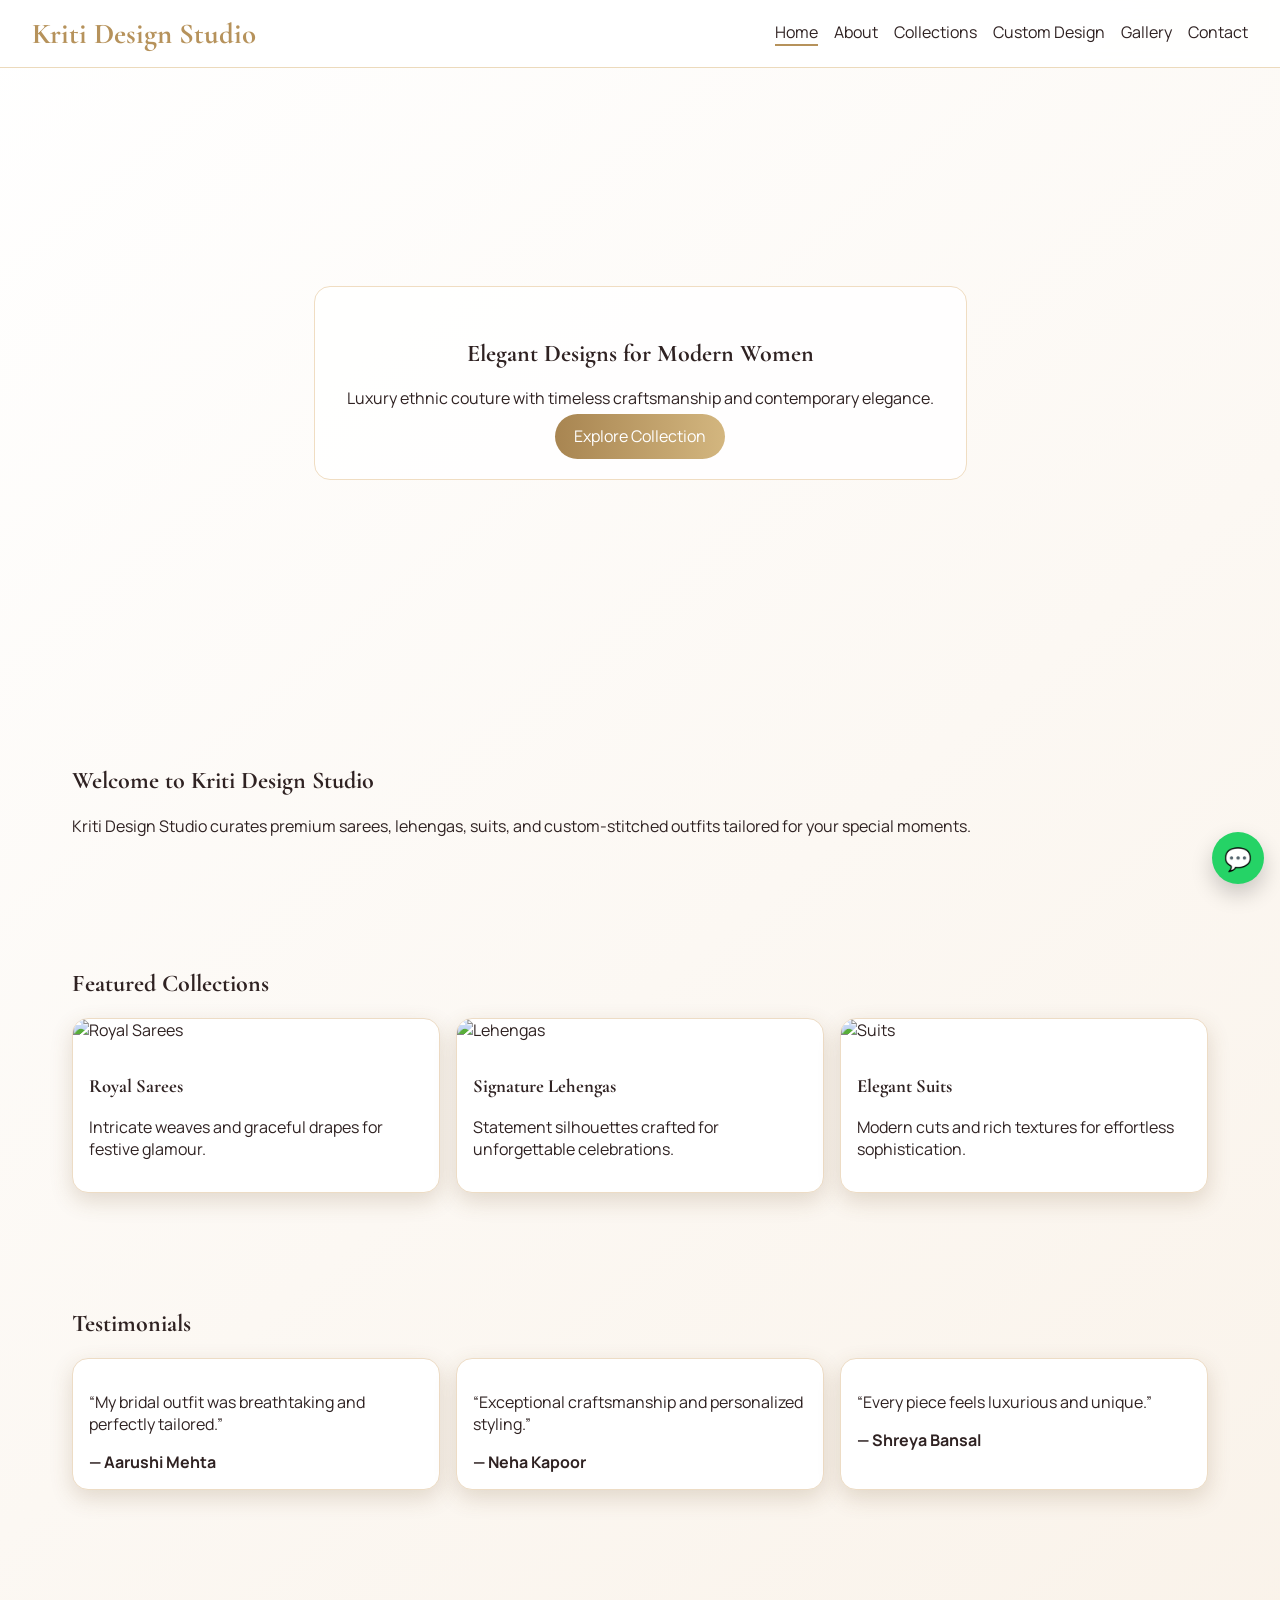
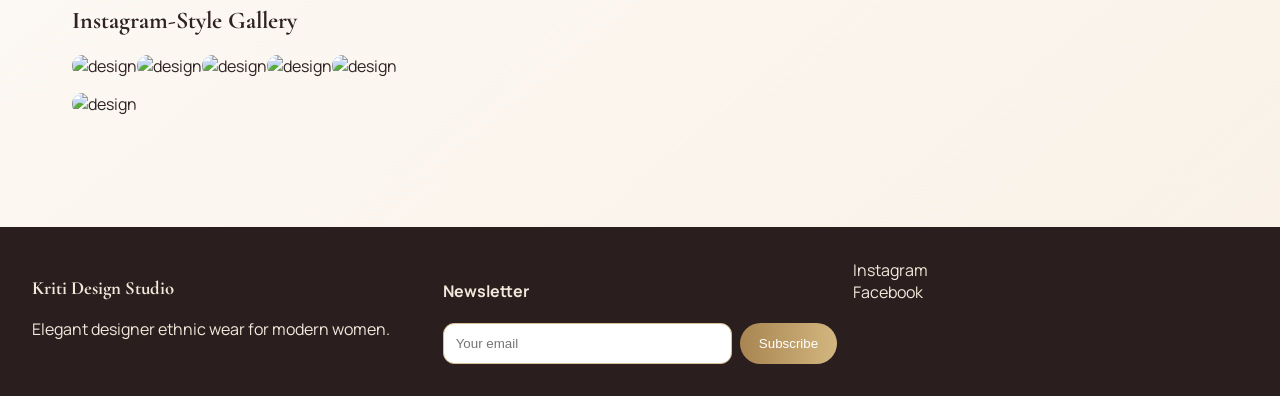
==== index.html @ ad4da433 "Create premium multi-page boutique website for Kriti Design Studio" ====
<!doctype html><html lang="en"><head><meta charset="UTF-8"><meta name="viewport" content="width=device-width, initial-scale=1.0"><meta name="description" content="Kriti Design Studio - Premium designer ethnic wear for women."><title>Kriti Design Studio</title><link rel="stylesheet" href="styles.css"></head><body>
<header class="header"><div class="logo">Kriti Design Studio</div><nav><a class="active" href="index.html">Home</a><a href="about.html">About</a><a href="collections.html">Collections</a><a href="custom-design.html">Custom Design</a><a href="gallery.html">Gallery</a><a href="contact.html">Contact</a></nav></header>
<section class="hero"><div class="overlay"><h1>Elegant Designs for Modern Women</h1><p>Luxury ethnic couture with timeless craftsmanship and contemporary elegance.</p><a class="btn" href="collections.html">Explore Collection</a></div></section>
<section class="section"><h2>Welcome to Kriti Design Studio</h2><p>Kriti Design Studio curates premium sarees, lehengas, suits, and custom-stitched outfits tailored for your special moments.</p></section>
<section class="section"><h2>Featured Collections</h2><div class="grid grid-3"><article class="card"><img src="https://images.unsplash.com/photo-1610030469668-36f27f8e5c9f?auto=format&fit=crop&w=900&q=80" alt="Royal Sarees"><div class="content"><h3>Royal Sarees</h3><p>Intricate weaves and graceful drapes for festive glamour.</p></div></article><article class="card"><img src="https://images.unsplash.com/photo-1594736797933-d0401ba6fe65?auto=format&fit=crop&w=900&q=80" alt="Lehengas"><div class="content"><h3>Signature Lehengas</h3><p>Statement silhouettes crafted for unforgettable celebrations.</p></div></article><article class="card"><img src="https://images.unsplash.com/photo-1621314377404-3f6f47eb6f8f?auto=format&fit=crop&w=900&q=80" alt="Suits"><div class="content"><h3>Elegant Suits</h3><p>Modern cuts and rich textures for effortless sophistication.</p></div></article></div></section>
<section class="section"><h2>Testimonials</h2><div class="grid grid-3"><article class="card"><div class="content"><p>“My bridal outfit was breathtaking and perfectly tailored.”</p><strong>— Aarushi Mehta</strong></div></article><article class="card"><div class="content"><p>“Exceptional craftsmanship and personalized styling.”</p><strong>— Neha Kapoor</strong></div></article><article class="card"><div class="content"><p>“Every piece feels luxurious and unique.”</p><strong>— Shreya Bansal</strong></div></article></div></section>
<section class="section"><h2>Instagram-Style Gallery</h2><div class="masonry"><img src="https://images.unsplash.com/photo-1524504388940-b1c1722653e1?auto=format&fit=crop&w=900&q=80" alt="design"><img src="https://images.unsplash.com/photo-1488426862026-3ee34a7d66df?auto=format&fit=crop&w=900&q=80" alt="design"><img src="https://images.unsplash.com/photo-1521572267360-ee0c2909d518?auto=format&fit=crop&w=900&q=80" alt="design"><img src="https://images.unsplash.com/photo-1515886657613-9f3515b0c78f?auto=format&fit=crop&w=900&q=80" alt="design"><img src="https://images.unsplash.com/photo-1509631179647-0177331693ae?auto=format&fit=crop&w=900&q=80" alt="design"><img src="https://images.unsplash.com/photo-1517841905240-472988babdf9?auto=format&fit=crop&w=900&q=80" alt="design"></div></section>
<footer class="footer"><div><h3>Kriti Design Studio</h3><p>Elegant designer ethnic wear for modern women.</p></div><div><h4>Newsletter</h4><div class="news"><input type="email" placeholder="Your email"><button>Subscribe</button></div></div><div><a href="https://instagram.com" target="_blank">Instagram</a><br><a href="https://facebook.com" target="_blank">Facebook</a></div></footer><a class="whatsapp" href="https://wa.me/919999999999" target="_blank">💬</a>
</body></html>
---- styles.css ----
@import url('https://fonts.googleapis.com/css2?family=Cormorant+Garamond:wght@400;500;700&family=Manrope:wght@400;500;600&display=swap');
:root{--pink:#f8e6ec;--beige:#f9f1e7;--gold:#b6925b;--text:#2f2222;--white:#fff}
*{box-sizing:border-box}body{margin:0;font-family:Manrope,sans-serif;color:var(--text);background:linear-gradient(140deg,var(--white),var(--beige))}
a{text-decoration:none;color:inherit}
.header{position:sticky;top:0;background:#ffffffe0;backdrop-filter:blur(8px);display:flex;justify-content:space-between;align-items:center;flex-wrap:wrap;padding:1rem 2rem;border-bottom:1px solid #ecdabc;z-index:10}
.logo{font-family:'Cormorant Garamond',serif;font-size:1.8rem;color:var(--gold);font-weight:700}
nav{display:flex;gap:1rem;flex-wrap:wrap}nav a{border-bottom:2px solid transparent;padding-bottom:.1rem}nav a:hover,nav a.active{border-color:var(--gold)}
.hero{min-height:70vh;background:url('https://images.unsplash.com/photo-1583391733981-8496f9f4f17f?auto=format&fit=crop&w=1600&q=80') center/cover;display:grid;place-items:center}
.hero .overlay{max-width:760px;margin:1rem;background:#ffffffe0;padding:2rem;border-radius:1rem;text-align:center;border:1px solid #f0ddc2}
h1,h2,h3{font-family:'Cormorant Garamond',serif}.section{max-width:1200px;margin:auto;padding:3rem 2rem}.stack{display:grid;gap:1rem}
.btn,button{background:linear-gradient(90deg,#a88551,#d3b67f);color:#fff;border:none;border-radius:999px;padding:.7rem 1.2rem;cursor:pointer}
.grid{display:grid;gap:1rem}.grid-3{grid-template-columns:repeat(auto-fit,minmax(220px,1fr))}.grid-2{grid-template-columns:repeat(auto-fit,minmax(280px,1fr))}
.card{background:#fff;border-radius:1rem;overflow:hidden;border:1px solid #eddcc5;box-shadow:0 8px 22px #6e4e2430}.card img{width:100%;height:230px;object-fit:cover}.card .content{padding:1rem}
.masonry{columns:3 220px;gap:1rem}.masonry img{width:100%;margin:0 0 1rem;border-radius:.8rem}
.form{display:grid;gap:.8rem}input,textarea,select{width:100%;padding:.75rem;border-radius:.7rem;border:1px solid #d9bf96}
.footer{margin-top:3rem;background:#2a1e1e;color:#f3e8da;padding:2rem;display:grid;gap:1rem;grid-template-columns:repeat(auto-fit,minmax(220px,1fr))}
.news{display:flex;gap:.5rem}.whatsapp{position:fixed;right:1rem;bottom:1rem;background:#25d366;width:52px;height:52px;border-radius:50%;display:grid;place-items:center;color:white;font-size:1.4rem;box-shadow:0 10px 22px #0003}
.filters{display:flex;gap:1rem;flex-wrap:wrap}.filters input{flex:1 1 280px}.filters select{flex:0 0 220px}
@media(max-width:640px){.header{padding:1rem}.section{padding:2rem 1rem}}
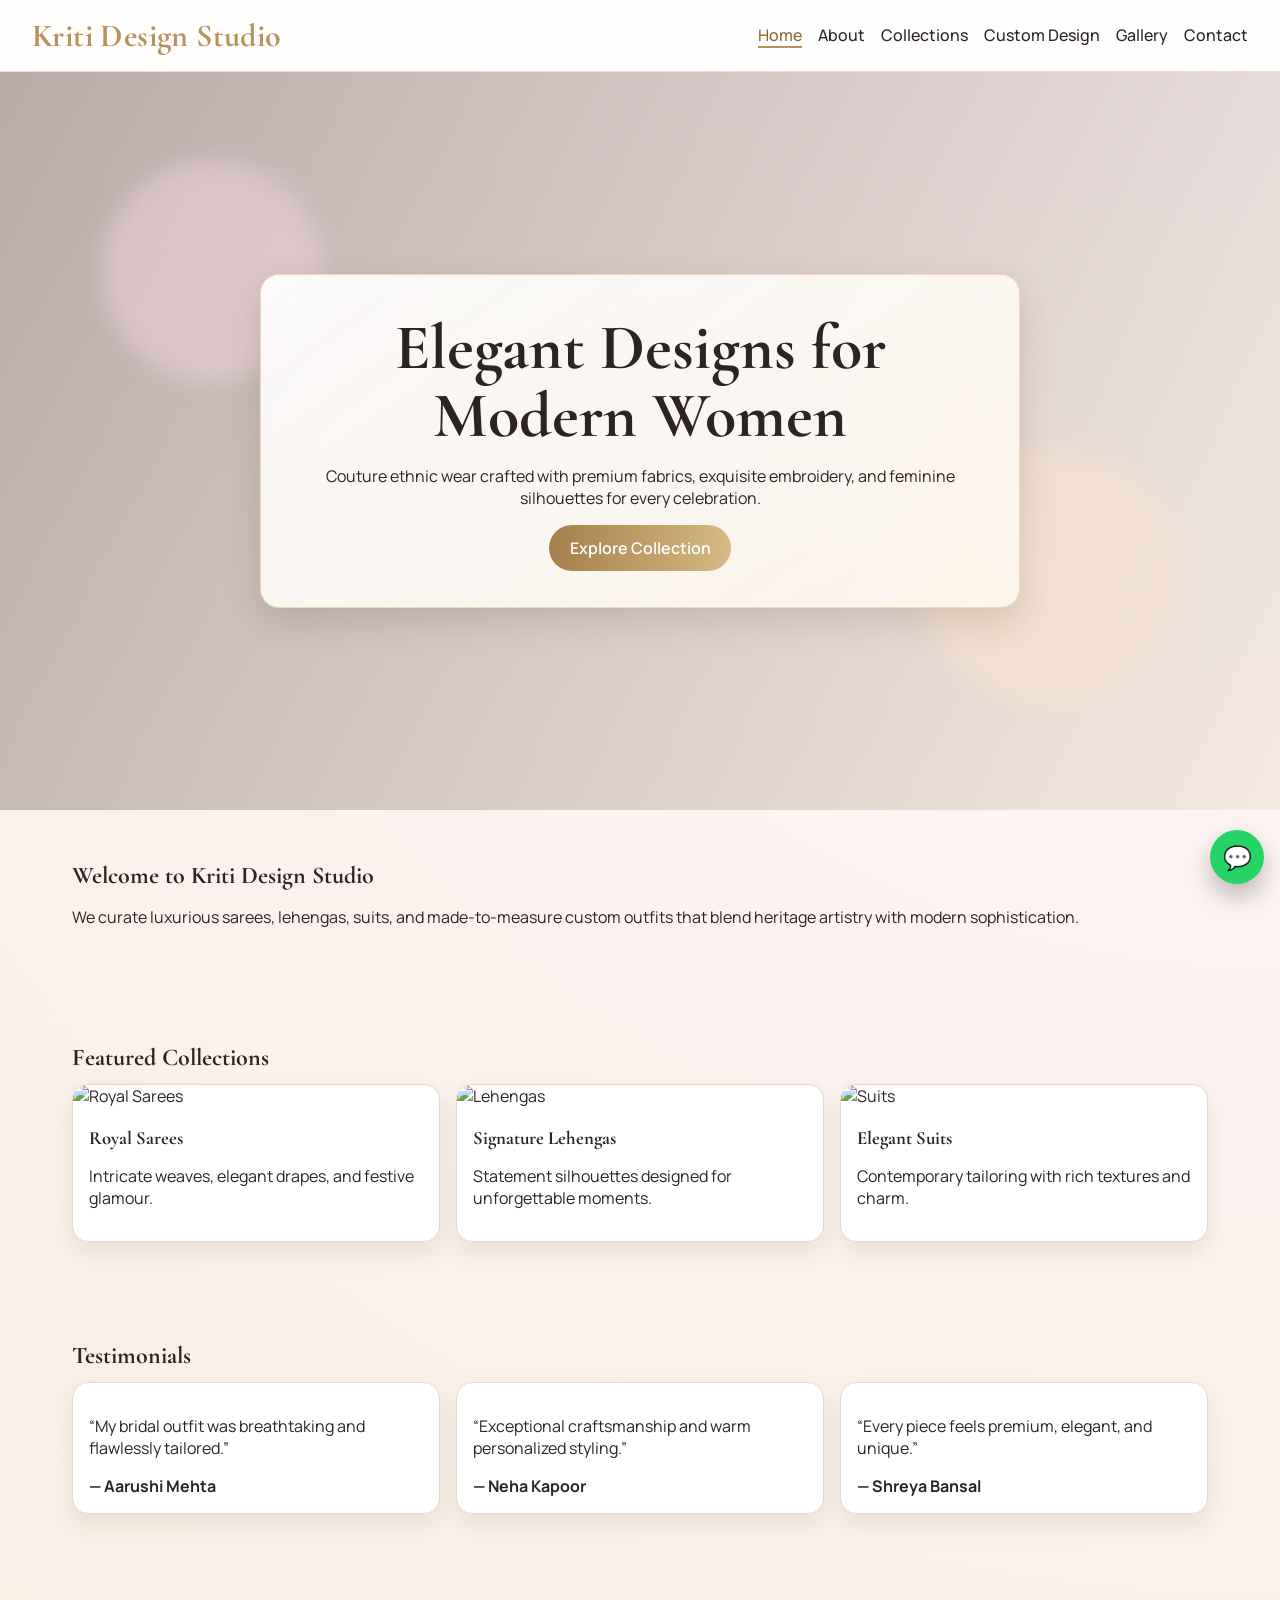
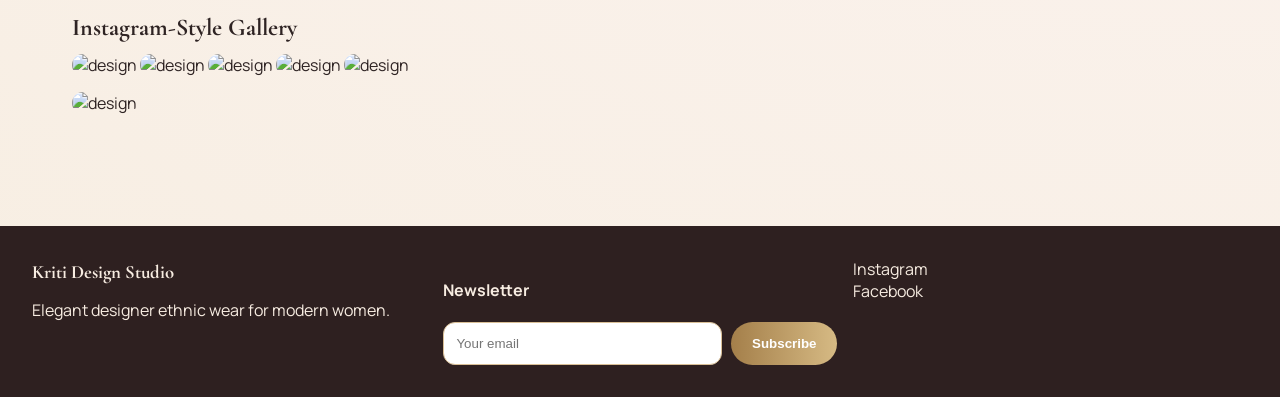
==== commit 1e30f28e: "Enhance hero visuals and add smooth site-wide animations" ====
--- a/index.html
+++ b/index.html
@@ -1,9 +1,111 @@
-<!doctype html><html lang="en"><head><meta charset="UTF-8"><meta name="viewport" content="width=device-width, initial-scale=1.0"><meta name="description" content="Kriti Design Studio - Premium designer ethnic wear for women."><title>Kriti Design Studio</title><link rel="stylesheet" href="styles.css"></head><body>
-<header class="header"><div class="logo">Kriti Design Studio</div><nav><a class="active" href="index.html">Home</a><a href="about.html">About</a><a href="collections.html">Collections</a><a href="custom-design.html">Custom Design</a><a href="gallery.html">Gallery</a><a href="contact.html">Contact</a></nav></header>
-<section class="hero"><div class="overlay"><h1>Elegant Designs for Modern Women</h1><p>Luxury ethnic couture with timeless craftsmanship and contemporary elegance.</p><a class="btn" href="collections.html">Explore Collection</a></div></section>
-<section class="section"><h2>Welcome to Kriti Design Studio</h2><p>Kriti Design Studio curates premium sarees, lehengas, suits, and custom-stitched outfits tailored for your special moments.</p></section>
-<section class="section"><h2>Featured Collections</h2><div class="grid grid-3"><article class="card"><img src="https://images.unsplash.com/photo-1610030469668-36f27f8e5c9f?auto=format&fit=crop&w=900&q=80" alt="Royal Sarees"><div class="content"><h3>Royal Sarees</h3><p>Intricate weaves and graceful drapes for festive glamour.</p></div></article><article class="card"><img src="https://images.unsplash.com/photo-1594736797933-d0401ba6fe65?auto=format&fit=crop&w=900&q=80" alt="Lehengas"><div class="content"><h3>Signature Lehengas</h3><p>Statement silhouettes crafted for unforgettable celebrations.</p></div></article><article class="card"><img src="https://images.unsplash.com/photo-1621314377404-3f6f47eb6f8f?auto=format&fit=crop&w=900&q=80" alt="Suits"><div class="content"><h3>Elegant Suits</h3><p>Modern cuts and rich textures for effortless sophistication.</p></div></article></div></section>
-<section class="section"><h2>Testimonials</h2><div class="grid grid-3"><article class="card"><div class="content"><p>“My bridal outfit was breathtaking and perfectly tailored.”</p><strong>— Aarushi Mehta</strong></div></article><article class="card"><div class="content"><p>“Exceptional craftsmanship and personalized styling.”</p><strong>— Neha Kapoor</strong></div></article><article class="card"><div class="content"><p>“Every piece feels luxurious and unique.”</p><strong>— Shreya Bansal</strong></div></article></div></section>
-<section class="section"><h2>Instagram-Style Gallery</h2><div class="masonry"><img src="https://images.unsplash.com/photo-1524504388940-b1c1722653e1?auto=format&fit=crop&w=900&q=80" alt="design"><img src="https://images.unsplash.com/photo-1488426862026-3ee34a7d66df?auto=format&fit=crop&w=900&q=80" alt="design"><img src="https://images.unsplash.com/photo-1521572267360-ee0c2909d518?auto=format&fit=crop&w=900&q=80" alt="design"><img src="https://images.unsplash.com/photo-1515886657613-9f3515b0c78f?auto=format&fit=crop&w=900&q=80" alt="design"><img src="https://images.unsplash.com/photo-1509631179647-0177331693ae?auto=format&fit=crop&w=900&q=80" alt="design"><img src="https://images.unsplash.com/photo-1517841905240-472988babdf9?auto=format&fit=crop&w=900&q=80" alt="design"></div></section>
-<footer class="footer"><div><h3>Kriti Design Studio</h3><p>Elegant designer ethnic wear for modern women.</p></div><div><h4>Newsletter</h4><div class="news"><input type="email" placeholder="Your email"><button>Subscribe</button></div></div><div><a href="https://instagram.com" target="_blank">Instagram</a><br><a href="https://facebook.com" target="_blank">Facebook</a></div></footer><a class="whatsapp" href="https://wa.me/919999999999" target="_blank">💬</a>
-</body></html>
+<!doctype html>
+<html lang="en">
+  <head>
+    <meta charset="UTF-8" />
+    <meta name="viewport" content="width=device-width, initial-scale=1.0" />
+    <meta name="description" content="Kriti Design Studio - Premium designer ethnic wear for women." />
+    <title>Kriti Design Studio</title>
+    <link rel="stylesheet" href="styles.css" />
+  </head>
+  <body>
+    <header class="header">
+      <div class="logo">Kriti Design Studio</div>
+      <nav>
+        <a class="active" href="index.html">Home</a>
+        <a href="about.html">About</a>
+        <a href="collections.html">Collections</a>
+        <a href="custom-design.html">Custom Design</a>
+        <a href="gallery.html">Gallery</a>
+        <a href="contact.html">Contact</a>
+      </nav>
+    </header>
+
+    <section class="hero">
+      <div class="overlay">
+        <h1>Elegant Designs for Modern Women</h1>
+        <p>
+          Couture ethnic wear crafted with premium fabrics, exquisite embroidery, and feminine silhouettes for every
+          celebration.
+        </p>
+        <a class="btn" href="collections.html">Explore Collection</a>
+      </div>
+    </section>
+
+    <section class="section reveal">
+      <h2>Welcome to Kriti Design Studio</h2>
+      <p>
+        We curate luxurious sarees, lehengas, suits, and made-to-measure custom outfits that blend heritage artistry with
+        modern sophistication.
+      </p>
+    </section>
+
+    <section class="section reveal">
+      <h2>Featured Collections</h2>
+      <div class="grid grid-3">
+        <article class="card">
+          <img src="https://images.unsplash.com/photo-1610030469668-36f27f8e5c9f?auto=format&fit=crop&w=900&q=80" alt="Royal Sarees" />
+          <div class="content">
+            <h3>Royal Sarees</h3>
+            <p>Intricate weaves, elegant drapes, and festive glamour.</p>
+          </div>
+        </article>
+        <article class="card">
+          <img src="https://images.unsplash.com/photo-1594736797933-d0401ba6fe65?auto=format&fit=crop&w=900&q=80" alt="Lehengas" />
+          <div class="content">
+            <h3>Signature Lehengas</h3>
+            <p>Statement silhouettes designed for unforgettable moments.</p>
+          </div>
+        </article>
+        <article class="card">
+          <img src="https://images.unsplash.com/photo-1621314377404-3f6f47eb6f8f?auto=format&fit=crop&w=900&q=80" alt="Suits" />
+          <div class="content">
+            <h3>Elegant Suits</h3>
+            <p>Contemporary tailoring with rich textures and charm.</p>
+          </div>
+        </article>
+      </div>
+    </section>
+
+    <section class="section reveal">
+      <h2>Testimonials</h2>
+      <div class="grid grid-3">
+        <article class="card"><div class="content"><p>“My bridal outfit was breathtaking and flawlessly tailored.”</p><strong>— Aarushi Mehta</strong></div></article>
+        <article class="card"><div class="content"><p>“Exceptional craftsmanship and warm personalized styling.”</p><strong>— Neha Kapoor</strong></div></article>
+        <article class="card"><div class="content"><p>“Every piece feels premium, elegant, and unique.”</p><strong>— Shreya Bansal</strong></div></article>
+      </div>
+    </section>
+
+    <section class="section reveal">
+      <h2>Instagram-Style Gallery</h2>
+      <div class="masonry">
+        <img src="https://images.unsplash.com/photo-1524504388940-b1c1722653e1?auto=format&fit=crop&w=900&q=80" alt="design" />
+        <img src="https://images.unsplash.com/photo-1488426862026-3ee34a7d66df?auto=format&fit=crop&w=900&q=80" alt="design" />
+        <img src="https://images.unsplash.com/photo-1521572267360-ee0c2909d518?auto=format&fit=crop&w=900&q=80" alt="design" />
+        <img src="https://images.unsplash.com/photo-1515886657613-9f3515b0c78f?auto=format&fit=crop&w=900&q=80" alt="design" />
+        <img src="https://images.unsplash.com/photo-1509631179647-0177331693ae?auto=format&fit=crop&w=900&q=80" alt="design" />
+        <img src="https://images.unsplash.com/photo-1517841905240-472988babdf9?auto=format&fit=crop&w=900&q=80" alt="design" />
+      </div>
+    </section>
+
+    <footer class="footer">
+      <div>
+        <h3>Kriti Design Studio</h3>
+        <p>Elegant designer ethnic wear for modern women.</p>
+      </div>
+      <div>
+        <h4>Newsletter</h4>
+        <div class="news">
+          <input type="email" placeholder="Your email" />
+          <button>Subscribe</button>
+        </div>
+      </div>
+      <div>
+        <a href="https://instagram.com" target="_blank">Instagram</a><br />
+        <a href="https://facebook.com" target="_blank">Facebook</a>
+      </div>
+    </footer>
+
+    <a class="whatsapp" href="https://wa.me/919999999999" target="_blank" aria-label="WhatsApp">💬</a>
+    <script src="script.js"></script>
+  </body>
+</html>
--- a/styles.css
+++ b/styles.css
@@ -1,19 +1,325 @@
-@import url('https://fonts.googleapis.com/css2?family=Cormorant+Garamond:wght@400;500;700&family=Manrope:wght@400;500;600&display=swap');
-:root{--pink:#f8e6ec;--beige:#f9f1e7;--gold:#b6925b;--text:#2f2222;--white:#fff}
-*{box-sizing:border-box}body{margin:0;font-family:Manrope,sans-serif;color:var(--text);background:linear-gradient(140deg,var(--white),var(--beige))}
-a{text-decoration:none;color:inherit}
-.header{position:sticky;top:0;background:#ffffffe0;backdrop-filter:blur(8px);display:flex;justify-content:space-between;align-items:center;flex-wrap:wrap;padding:1rem 2rem;border-bottom:1px solid #ecdabc;z-index:10}
-.logo{font-family:'Cormorant Garamond',serif;font-size:1.8rem;color:var(--gold);font-weight:700}
-nav{display:flex;gap:1rem;flex-wrap:wrap}nav a{border-bottom:2px solid transparent;padding-bottom:.1rem}nav a:hover,nav a.active{border-color:var(--gold)}
-.hero{min-height:70vh;background:url('https://images.unsplash.com/photo-1583391733981-8496f9f4f17f?auto=format&fit=crop&w=1600&q=80') center/cover;display:grid;place-items:center}
-.hero .overlay{max-width:760px;margin:1rem;background:#ffffffe0;padding:2rem;border-radius:1rem;text-align:center;border:1px solid #f0ddc2}
-h1,h2,h3{font-family:'Cormorant Garamond',serif}.section{max-width:1200px;margin:auto;padding:3rem 2rem}.stack{display:grid;gap:1rem}
-.btn,button{background:linear-gradient(90deg,#a88551,#d3b67f);color:#fff;border:none;border-radius:999px;padding:.7rem 1.2rem;cursor:pointer}
-.grid{display:grid;gap:1rem}.grid-3{grid-template-columns:repeat(auto-fit,minmax(220px,1fr))}.grid-2{grid-template-columns:repeat(auto-fit,minmax(280px,1fr))}
-.card{background:#fff;border-radius:1rem;overflow:hidden;border:1px solid #eddcc5;box-shadow:0 8px 22px #6e4e2430}.card img{width:100%;height:230px;object-fit:cover}.card .content{padding:1rem}
-.masonry{columns:3 220px;gap:1rem}.masonry img{width:100%;margin:0 0 1rem;border-radius:.8rem}
-.form{display:grid;gap:.8rem}input,textarea,select{width:100%;padding:.75rem;border-radius:.7rem;border:1px solid #d9bf96}
-.footer{margin-top:3rem;background:#2a1e1e;color:#f3e8da;padding:2rem;display:grid;gap:1rem;grid-template-columns:repeat(auto-fit,minmax(220px,1fr))}
-.news{display:flex;gap:.5rem}.whatsapp{position:fixed;right:1rem;bottom:1rem;background:#25d366;width:52px;height:52px;border-radius:50%;display:grid;place-items:center;color:white;font-size:1.4rem;box-shadow:0 10px 22px #0003}
-.filters{display:flex;gap:1rem;flex-wrap:wrap}.filters input{flex:1 1 280px}.filters select{flex:0 0 220px}
-@media(max-width:640px){.header{padding:1rem}.section{padding:2rem 1rem}}
+@import url('https://fonts.googleapis.com/css2?family=Cormorant+Garamond:wght@400;500;600;700&family=Manrope:wght@400;500;600&display=swap');
+
+:root {
+  --pink: #f9e5ee;
+  --beige: #f7eee2;
+  --gold: #b8925c;
+  --deep-gold: #8c6734;
+  --text: #2e2323;
+  --white: #ffffff;
+  --shadow: 0 14px 35px rgba(90, 58, 32, 0.16);
+}
+
+* {
+  box-sizing: border-box;
+}
+
+html {
+  scroll-behavior: smooth;
+}
+
+body {
+  margin: 0;
+  font-family: 'Manrope', sans-serif;
+  color: var(--text);
+  background: radial-gradient(circle at top right, #fff7fb, var(--beige));
+  overflow-x: hidden;
+}
+
+a {
+  text-decoration: none;
+  color: inherit;
+}
+
+.header {
+  position: sticky;
+  top: 0;
+  z-index: 50;
+  display: flex;
+  justify-content: space-between;
+  align-items: center;
+  gap: 1rem;
+  flex-wrap: wrap;
+  padding: 1rem 2rem;
+  background: rgba(255, 255, 255, 0.86);
+  border-bottom: 1px solid #efdcbc;
+  backdrop-filter: blur(8px);
+}
+
+.logo {
+  font-family: 'Cormorant Garamond', serif;
+  font-size: 2rem;
+  color: var(--gold);
+  font-weight: 700;
+  letter-spacing: 0.4px;
+}
+
+nav {
+  display: flex;
+  gap: 1rem;
+  flex-wrap: wrap;
+}
+
+nav a {
+  font-weight: 500;
+  border-bottom: 2px solid transparent;
+  transition: color 0.25s ease, border-color 0.25s ease;
+}
+
+nav a:hover,
+nav a.active {
+  color: var(--deep-gold);
+  border-color: var(--gold);
+}
+
+.hero {
+  min-height: 82vh;
+  display: grid;
+  place-items: center;
+  position: relative;
+  isolation: isolate;
+  background: linear-gradient(120deg, rgba(65, 39, 39, 0.35), rgba(184, 146, 92, 0.12)),
+    url('https://images.unsplash.com/photo-1583391733981-8496f9f4f17f?auto=format&fit=crop&w=1800&q=80') center/cover;
+}
+
+.hero::before,
+.hero::after {
+  content: '';
+  position: absolute;
+  border-radius: 999px;
+  z-index: -1;
+  filter: blur(12px);
+}
+
+.hero::before {
+  width: 220px;
+  height: 220px;
+  background: rgba(248, 216, 228, 0.42);
+  top: 12%;
+  left: 8%;
+  animation: floatBlob 7s ease-in-out infinite;
+}
+
+.hero::after {
+  width: 260px;
+  height: 260px;
+  background: rgba(255, 232, 198, 0.38);
+  right: 8%;
+  bottom: 14%;
+  animation: floatBlob 9s ease-in-out infinite reverse;
+}
+
+.overlay {
+  max-width: 760px;
+  margin: 1rem;
+  padding: 2.25rem;
+  border-radius: 1.2rem;
+  text-align: center;
+  background: linear-gradient(145deg, rgba(255, 255, 255, 0.9), rgba(255, 248, 238, 0.86));
+  border: 1px solid rgba(236, 212, 180, 0.9);
+  box-shadow: var(--shadow);
+  animation: fadeUp 1s ease 0.15s both;
+}
+
+h1,
+h2,
+h3 {
+  margin: 0.2rem 0 0.75rem;
+  font-family: 'Cormorant Garamond', serif;
+}
+
+h1 {
+  font-size: clamp(2.3rem, 6vw, 4rem);
+  line-height: 1.06;
+}
+
+.section {
+  max-width: 1200px;
+  margin: 0 auto;
+  padding: 3rem 2rem;
+}
+
+.stack {
+  display: grid;
+  gap: 1rem;
+}
+
+.btn,
+button {
+  display: inline-flex;
+  align-items: center;
+  justify-content: center;
+  border: none;
+  border-radius: 999px;
+  padding: 0.75rem 1.3rem;
+  background: linear-gradient(90deg, #a47f4a, #d6ba84);
+  color: #fff;
+  font-weight: 600;
+  cursor: pointer;
+  transition: transform 0.22s ease, box-shadow 0.22s ease;
+}
+
+.btn:hover,
+button:hover {
+  transform: translateY(-2px);
+  box-shadow: 0 10px 24px rgba(121, 88, 46, 0.28);
+}
+
+.grid {
+  display: grid;
+  gap: 1rem;
+}
+
+.grid-3 {
+  grid-template-columns: repeat(auto-fit, minmax(220px, 1fr));
+}
+
+.grid-2 {
+  grid-template-columns: repeat(auto-fit, minmax(280px, 1fr));
+}
+
+.card {
+  background: var(--white);
+  border: 1px solid #ecd9bd;
+  border-radius: 1rem;
+  overflow: hidden;
+  box-shadow: 0 10px 24px rgba(90, 58, 32, 0.1);
+  transition: transform 0.3s ease, box-shadow 0.3s ease;
+}
+
+.card:hover {
+  transform: translateY(-7px);
+  box-shadow: var(--shadow);
+}
+
+.card img {
+  width: 100%;
+  height: 240px;
+  object-fit: cover;
+}
+
+.content {
+  padding: 1rem;
+}
+
+.masonry {
+  columns: 3 220px;
+  gap: 1rem;
+}
+
+.masonry img {
+  width: 100%;
+  margin: 0 0 1rem;
+  border-radius: 0.8rem;
+  transition: transform 0.25s ease, filter 0.25s ease;
+}
+
+.masonry img:hover {
+  transform: scale(1.025);
+  filter: saturate(1.12);
+}
+
+.filters {
+  display: flex;
+  gap: 1rem;
+  flex-wrap: wrap;
+}
+
+.filters input {
+  flex: 1 1 280px;
+}
+
+.filters select {
+  flex: 0 0 220px;
+}
+
+.form {
+  display: grid;
+  gap: 0.8rem;
+}
+
+input,
+textarea,
+select {
+  width: 100%;
+  border: 1px solid #d9bf96;
+  border-radius: 0.75rem;
+  background: #fff;
+  padding: 0.8rem;
+}
+
+.footer {
+  margin-top: 3rem;
+  padding: 2rem;
+  background: #2e2020;
+  color: #f7ece1;
+  display: grid;
+  grid-template-columns: repeat(auto-fit, minmax(220px, 1fr));
+  gap: 1rem;
+}
+
+.news {
+  display: flex;
+  gap: 0.6rem;
+}
+
+.whatsapp {
+  position: fixed;
+  right: 1rem;
+  bottom: 1rem;
+  width: 54px;
+  height: 54px;
+  border-radius: 50%;
+  display: grid;
+  place-items: center;
+  background: #25d366;
+  color: #fff;
+  font-size: 1.45rem;
+  box-shadow: 0 12px 25px rgba(0, 0, 0, 0.25);
+}
+
+.reveal {
+  opacity: 0;
+  transform: translateY(26px);
+  transition: opacity 0.6s ease, transform 0.6s ease;
+}
+
+.reveal.show {
+  opacity: 1;
+  transform: translateY(0);
+}
+
+@keyframes fadeUp {
+  from {
+    opacity: 0;
+    transform: translateY(24px);
+  }
+  to {
+    opacity: 1;
+    transform: translateY(0);
+  }
+}
+
+@keyframes floatBlob {
+  0%,
+  100% {
+    transform: translateY(0px);
+  }
+  50% {
+    transform: translateY(-18px);
+  }
+}
+
+@media (max-width: 640px) {
+  .header {
+    padding: 1rem;
+  }
+
+  .section {
+    padding: 2rem 1rem;
+  }
+
+  .overlay {
+    padding: 1.6rem;
+  }
+}
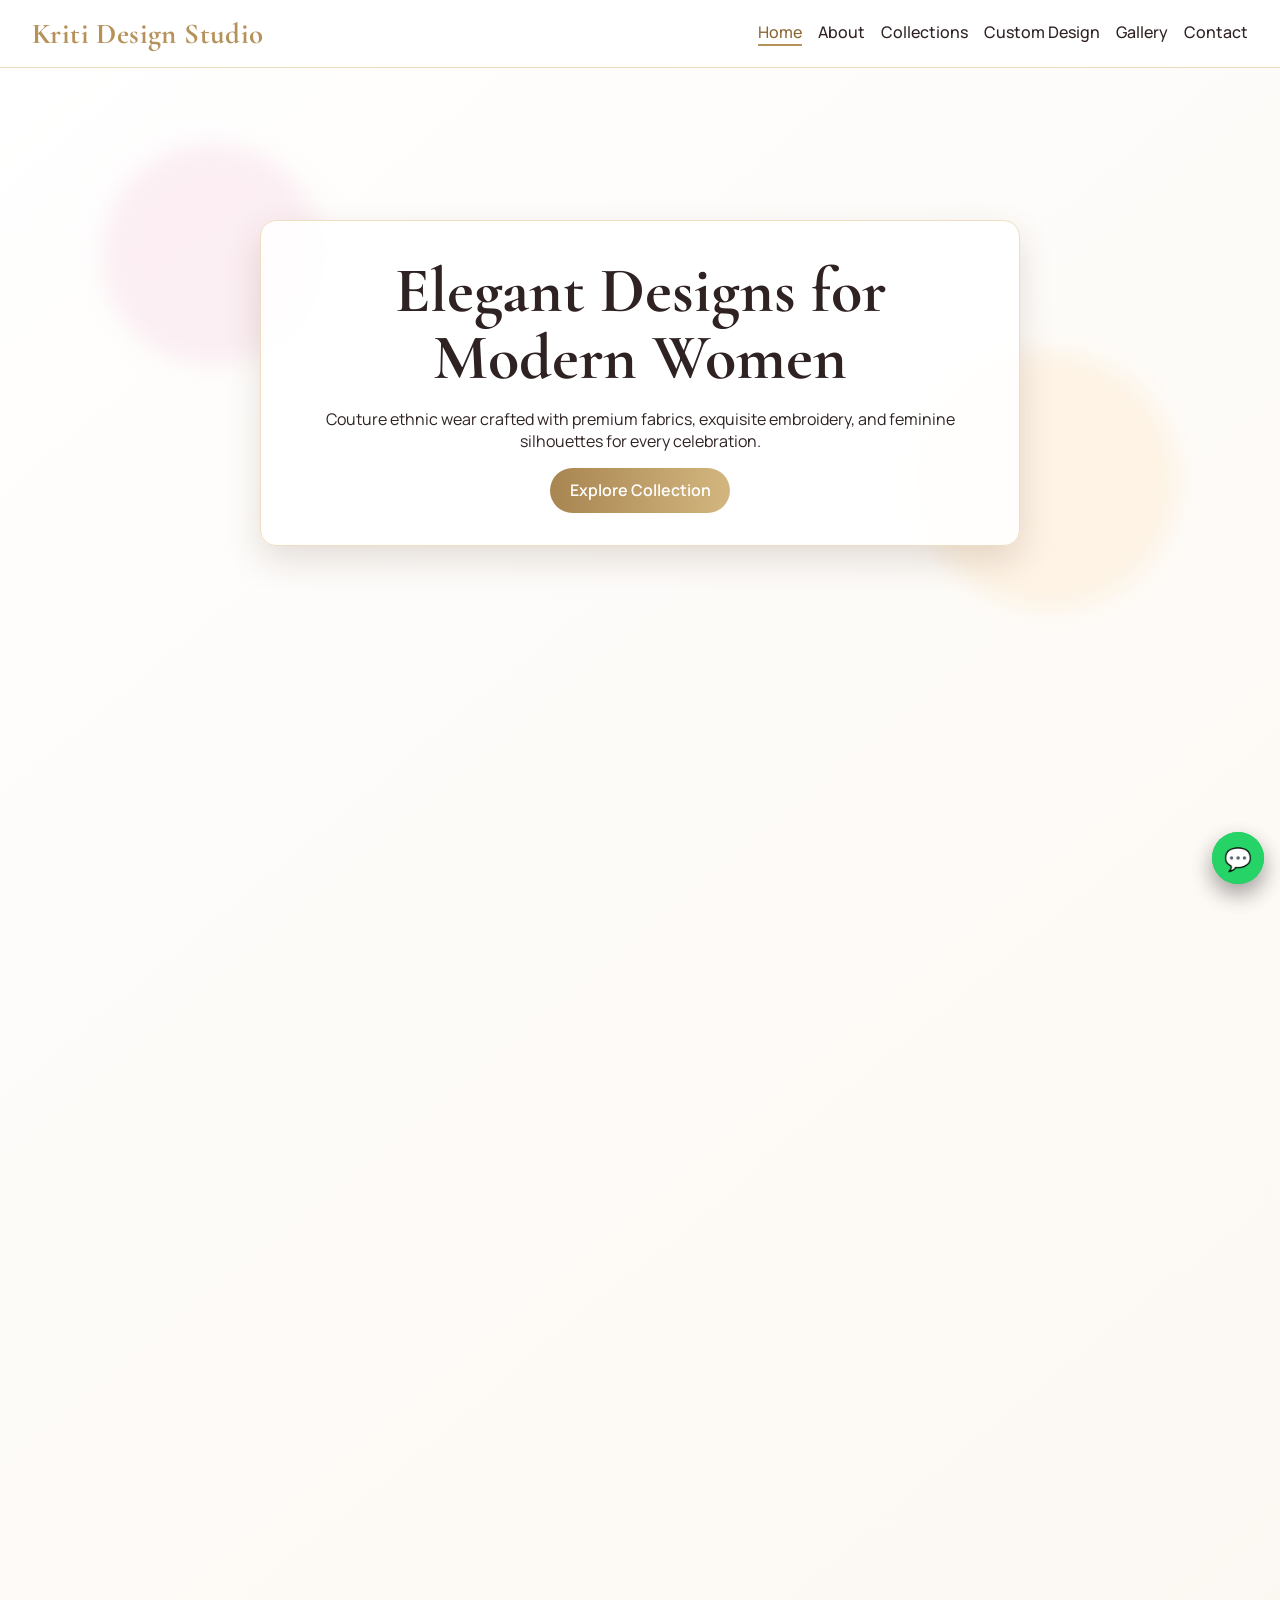
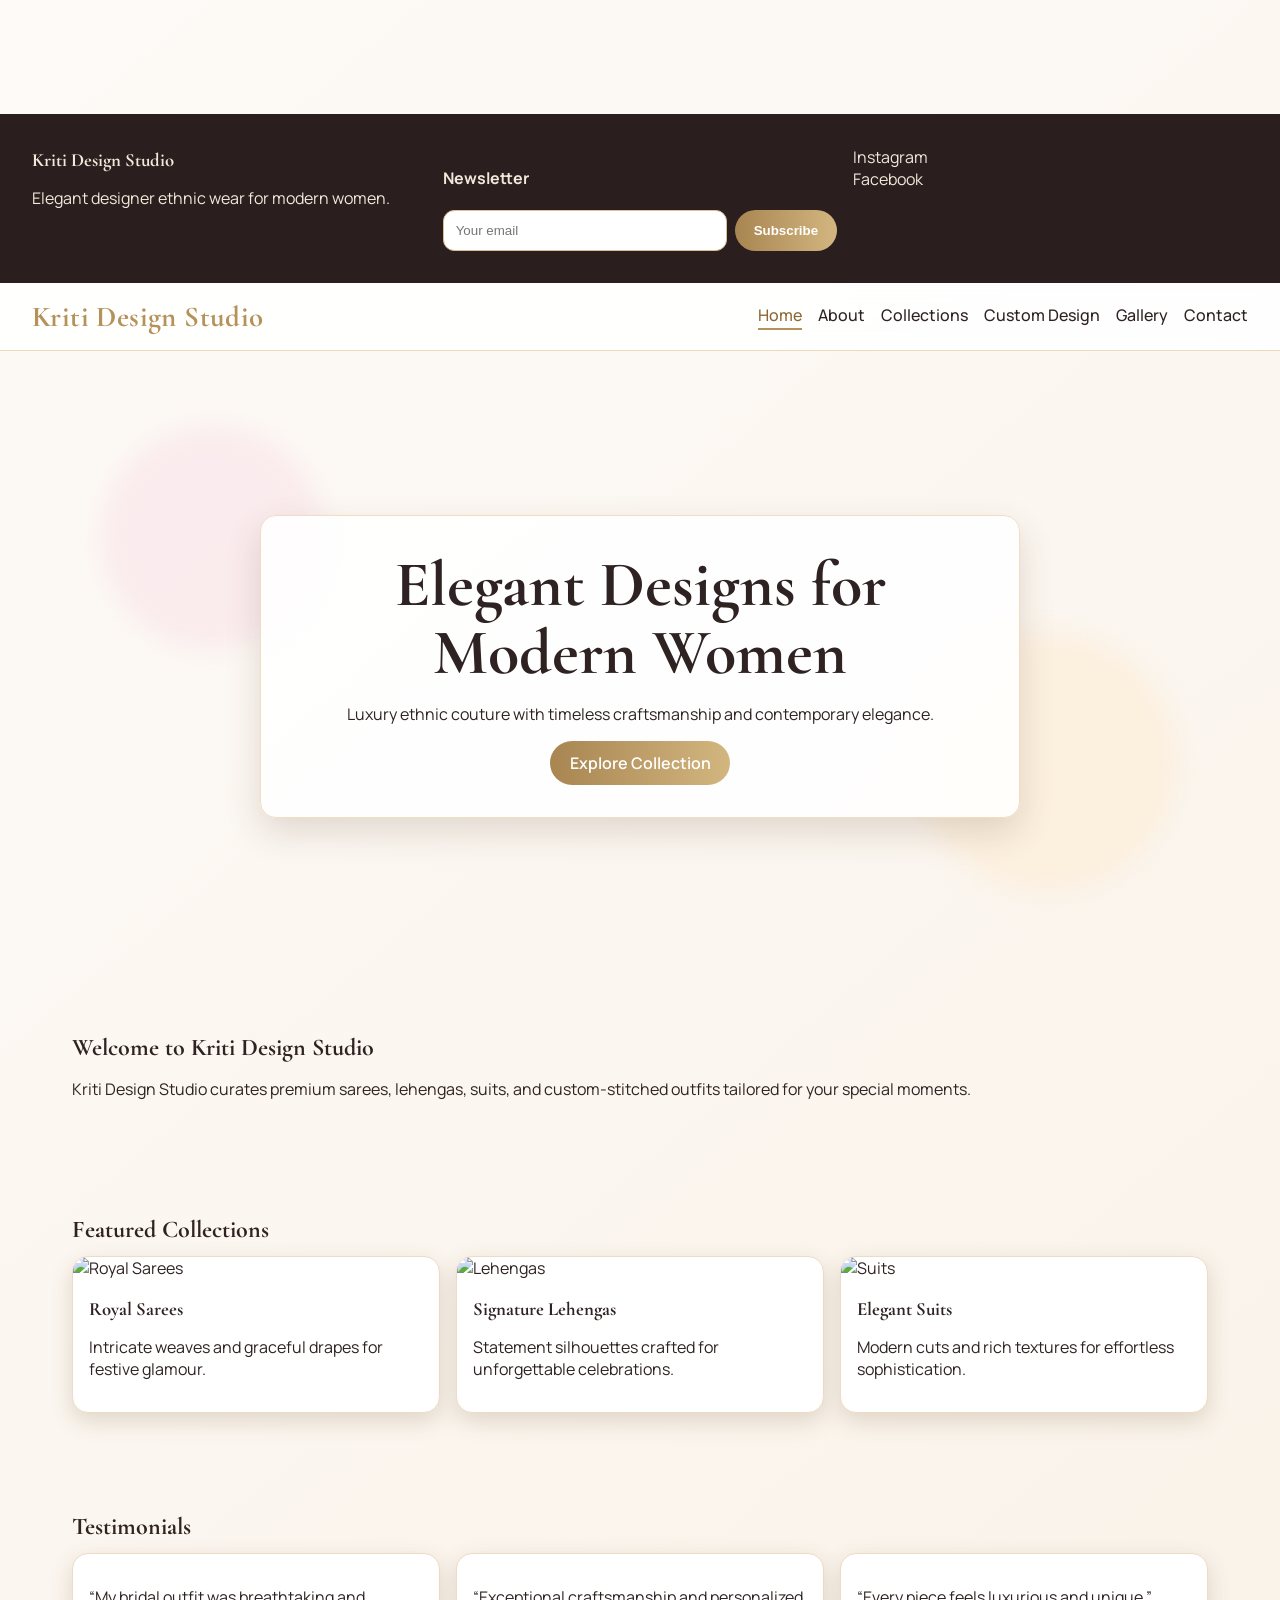
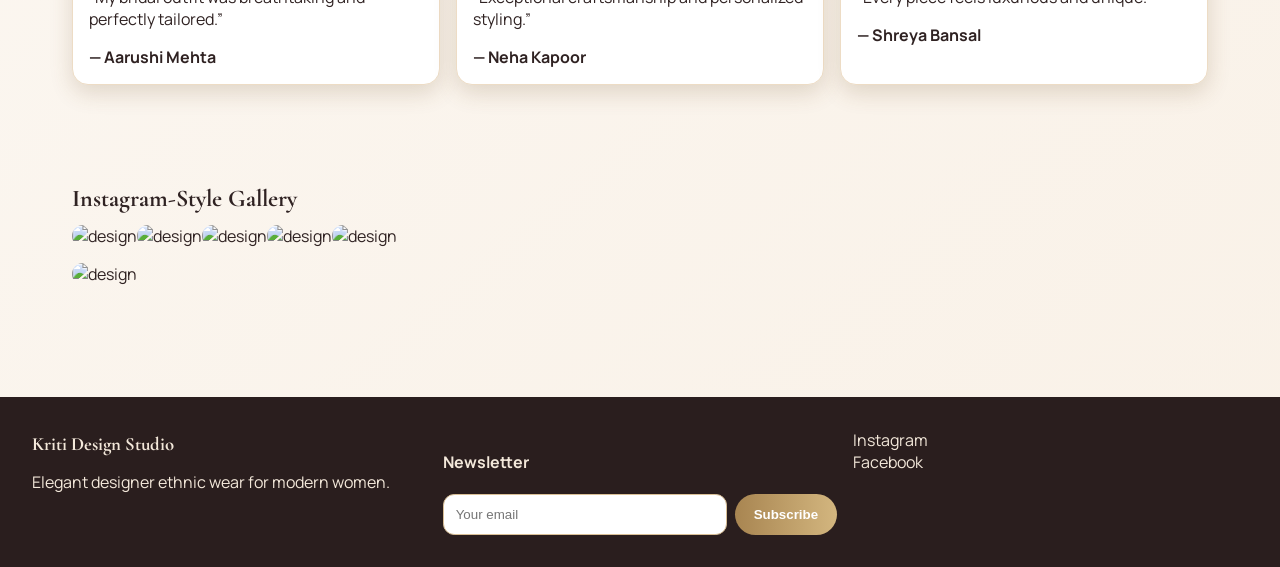
==== commit bbd7ed65: "Merge branch 'main' into codex/build-responsive-website-for-kriti-design-studio-u75wn3" ====
--- a/index.html
+++ b/index.html
@@ -109,3 +109,12 @@
     <script src="script.js"></script>
   </body>
 </html>
+<!doctype html><html lang="en"><head><meta charset="UTF-8"><meta name="viewport" content="width=device-width, initial-scale=1.0"><meta name="description" content="Kriti Design Studio - Premium designer ethnic wear for women."><title>Kriti Design Studio</title><link rel="stylesheet" href="styles.css"></head><body>
+<header class="header"><div class="logo">Kriti Design Studio</div><nav><a class="active" href="index.html">Home</a><a href="about.html">About</a><a href="collections.html">Collections</a><a href="custom-design.html">Custom Design</a><a href="gallery.html">Gallery</a><a href="contact.html">Contact</a></nav></header>
+<section class="hero"><div class="overlay"><h1>Elegant Designs for Modern Women</h1><p>Luxury ethnic couture with timeless craftsmanship and contemporary elegance.</p><a class="btn" href="collections.html">Explore Collection</a></div></section>
+<section class="section"><h2>Welcome to Kriti Design Studio</h2><p>Kriti Design Studio curates premium sarees, lehengas, suits, and custom-stitched outfits tailored for your special moments.</p></section>
+<section class="section"><h2>Featured Collections</h2><div class="grid grid-3"><article class="card"><img src="https://images.unsplash.com/photo-1610030469668-36f27f8e5c9f?auto=format&fit=crop&w=900&q=80" alt="Royal Sarees"><div class="content"><h3>Royal Sarees</h3><p>Intricate weaves and graceful drapes for festive glamour.</p></div></article><article class="card"><img src="https://images.unsplash.com/photo-1594736797933-d0401ba6fe65?auto=format&fit=crop&w=900&q=80" alt="Lehengas"><div class="content"><h3>Signature Lehengas</h3><p>Statement silhouettes crafted for unforgettable celebrations.</p></div></article><article class="card"><img src="https://images.unsplash.com/photo-1621314377404-3f6f47eb6f8f?auto=format&fit=crop&w=900&q=80" alt="Suits"><div class="content"><h3>Elegant Suits</h3><p>Modern cuts and rich textures for effortless sophistication.</p></div></article></div></section>
+<section class="section"><h2>Testimonials</h2><div class="grid grid-3"><article class="card"><div class="content"><p>“My bridal outfit was breathtaking and perfectly tailored.”</p><strong>— Aarushi Mehta</strong></div></article><article class="card"><div class="content"><p>“Exceptional craftsmanship and personalized styling.”</p><strong>— Neha Kapoor</strong></div></article><article class="card"><div class="content"><p>“Every piece feels luxurious and unique.”</p><strong>— Shreya Bansal</strong></div></article></div></section>
+<section class="section"><h2>Instagram-Style Gallery</h2><div class="masonry"><img src="https://images.unsplash.com/photo-1524504388940-b1c1722653e1?auto=format&fit=crop&w=900&q=80" alt="design"><img src="https://images.unsplash.com/photo-1488426862026-3ee34a7d66df?auto=format&fit=crop&w=900&q=80" alt="design"><img src="https://images.unsplash.com/photo-1521572267360-ee0c2909d518?auto=format&fit=crop&w=900&q=80" alt="design"><img src="https://images.unsplash.com/photo-1515886657613-9f3515b0c78f?auto=format&fit=crop&w=900&q=80" alt="design"><img src="https://images.unsplash.com/photo-1509631179647-0177331693ae?auto=format&fit=crop&w=900&q=80" alt="design"><img src="https://images.unsplash.com/photo-1517841905240-472988babdf9?auto=format&fit=crop&w=900&q=80" alt="design"></div></section>
+<footer class="footer"><div><h3>Kriti Design Studio</h3><p>Elegant designer ethnic wear for modern women.</p></div><div><h4>Newsletter</h4><div class="news"><input type="email" placeholder="Your email"><button>Subscribe</button></div></div><div><a href="https://instagram.com" target="_blank">Instagram</a><br><a href="https://facebook.com" target="_blank">Facebook</a></div></footer><a class="whatsapp" href="https://wa.me/919999999999" target="_blank">💬</a>
+</body></html>
--- a/styles.css
+++ b/styles.css
@@ -323,3 +323,22 @@
     padding: 1.6rem;
   }
 }
+@import url('https://fonts.googleapis.com/css2?family=Cormorant+Garamond:wght@400;500;700&family=Manrope:wght@400;500;600&display=swap');
+:root{--pink:#f8e6ec;--beige:#f9f1e7;--gold:#b6925b;--text:#2f2222;--white:#fff}
+*{box-sizing:border-box}body{margin:0;font-family:Manrope,sans-serif;color:var(--text);background:linear-gradient(140deg,var(--white),var(--beige))}
+a{text-decoration:none;color:inherit}
+.header{position:sticky;top:0;background:#ffffffe0;backdrop-filter:blur(8px);display:flex;justify-content:space-between;align-items:center;flex-wrap:wrap;padding:1rem 2rem;border-bottom:1px solid #ecdabc;z-index:10}
+.logo{font-family:'Cormorant Garamond',serif;font-size:1.8rem;color:var(--gold);font-weight:700}
+nav{display:flex;gap:1rem;flex-wrap:wrap}nav a{border-bottom:2px solid transparent;padding-bottom:.1rem}nav a:hover,nav a.active{border-color:var(--gold)}
+.hero{min-height:70vh;background:url('https://images.unsplash.com/photo-1583391733981-8496f9f4f17f?auto=format&fit=crop&w=1600&q=80') center/cover;display:grid;place-items:center}
+.hero .overlay{max-width:760px;margin:1rem;background:#ffffffe0;padding:2rem;border-radius:1rem;text-align:center;border:1px solid #f0ddc2}
+h1,h2,h3{font-family:'Cormorant Garamond',serif}.section{max-width:1200px;margin:auto;padding:3rem 2rem}.stack{display:grid;gap:1rem}
+.btn,button{background:linear-gradient(90deg,#a88551,#d3b67f);color:#fff;border:none;border-radius:999px;padding:.7rem 1.2rem;cursor:pointer}
+.grid{display:grid;gap:1rem}.grid-3{grid-template-columns:repeat(auto-fit,minmax(220px,1fr))}.grid-2{grid-template-columns:repeat(auto-fit,minmax(280px,1fr))}
+.card{background:#fff;border-radius:1rem;overflow:hidden;border:1px solid #eddcc5;box-shadow:0 8px 22px #6e4e2430}.card img{width:100%;height:230px;object-fit:cover}.card .content{padding:1rem}
+.masonry{columns:3 220px;gap:1rem}.masonry img{width:100%;margin:0 0 1rem;border-radius:.8rem}
+.form{display:grid;gap:.8rem}input,textarea,select{width:100%;padding:.75rem;border-radius:.7rem;border:1px solid #d9bf96}
+.footer{margin-top:3rem;background:#2a1e1e;color:#f3e8da;padding:2rem;display:grid;gap:1rem;grid-template-columns:repeat(auto-fit,minmax(220px,1fr))}
+.news{display:flex;gap:.5rem}.whatsapp{position:fixed;right:1rem;bottom:1rem;background:#25d366;width:52px;height:52px;border-radius:50%;display:grid;place-items:center;color:white;font-size:1.4rem;box-shadow:0 10px 22px #0003}
+.filters{display:flex;gap:1rem;flex-wrap:wrap}.filters input{flex:1 1 280px}.filters select{flex:0 0 220px}
+@media(max-width:640px){.header{padding:1rem}.section{padding:2rem 1rem}}
--- a/styles.css
+++ b/styles.css
@@ -323,3 +323,22 @@
     padding: 1.6rem;
   }
 }
+@import url('https://fonts.googleapis.com/css2?family=Cormorant+Garamond:wght@400;500;700&family=Manrope:wght@400;500;600&display=swap');
+:root{--pink:#f8e6ec;--beige:#f9f1e7;--gold:#b6925b;--text:#2f2222;--white:#fff}
+*{box-sizing:border-box}body{margin:0;font-family:Manrope,sans-serif;color:var(--text);background:linear-gradient(140deg,var(--white),var(--beige))}
+a{text-decoration:none;color:inherit}
+.header{position:sticky;top:0;background:#ffffffe0;backdrop-filter:blur(8px);display:flex;justify-content:space-between;align-items:center;flex-wrap:wrap;padding:1rem 2rem;border-bottom:1px solid #ecdabc;z-index:10}
+.logo{font-family:'Cormorant Garamond',serif;font-size:1.8rem;color:var(--gold);font-weight:700}
+nav{display:flex;gap:1rem;flex-wrap:wrap}nav a{border-bottom:2px solid transparent;padding-bottom:.1rem}nav a:hover,nav a.active{border-color:var(--gold)}
+.hero{min-height:70vh;background:url('https://images.unsplash.com/photo-1583391733981-8496f9f4f17f?auto=format&fit=crop&w=1600&q=80') center/cover;display:grid;place-items:center}
+.hero .overlay{max-width:760px;margin:1rem;background:#ffffffe0;padding:2rem;border-radius:1rem;text-align:center;border:1px solid #f0ddc2}
+h1,h2,h3{font-family:'Cormorant Garamond',serif}.section{max-width:1200px;margin:auto;padding:3rem 2rem}.stack{display:grid;gap:1rem}
+.btn,button{background:linear-gradient(90deg,#a88551,#d3b67f);color:#fff;border:none;border-radius:999px;padding:.7rem 1.2rem;cursor:pointer}
+.grid{display:grid;gap:1rem}.grid-3{grid-template-columns:repeat(auto-fit,minmax(220px,1fr))}.grid-2{grid-template-columns:repeat(auto-fit,minmax(280px,1fr))}
+.card{background:#fff;border-radius:1rem;overflow:hidden;border:1px solid #eddcc5;box-shadow:0 8px 22px #6e4e2430}.card img{width:100%;height:230px;object-fit:cover}.card .content{padding:1rem}
+.masonry{columns:3 220px;gap:1rem}.masonry img{width:100%;margin:0 0 1rem;border-radius:.8rem}
+.form{display:grid;gap:.8rem}input,textarea,select{width:100%;padding:.75rem;border-radius:.7rem;border:1px solid #d9bf96}
+.footer{margin-top:3rem;background:#2a1e1e;color:#f3e8da;padding:2rem;display:grid;gap:1rem;grid-template-columns:repeat(auto-fit,minmax(220px,1fr))}
+.news{display:flex;gap:.5rem}.whatsapp{position:fixed;right:1rem;bottom:1rem;background:#25d366;width:52px;height:52px;border-radius:50%;display:grid;place-items:center;color:white;font-size:1.4rem;box-shadow:0 10px 22px #0003}
+.filters{display:flex;gap:1rem;flex-wrap:wrap}.filters input{flex:1 1 280px}.filters select{flex:0 0 220px}
+@media(max-width:640px){.header{padding:1rem}.section{padding:2rem 1rem}}
